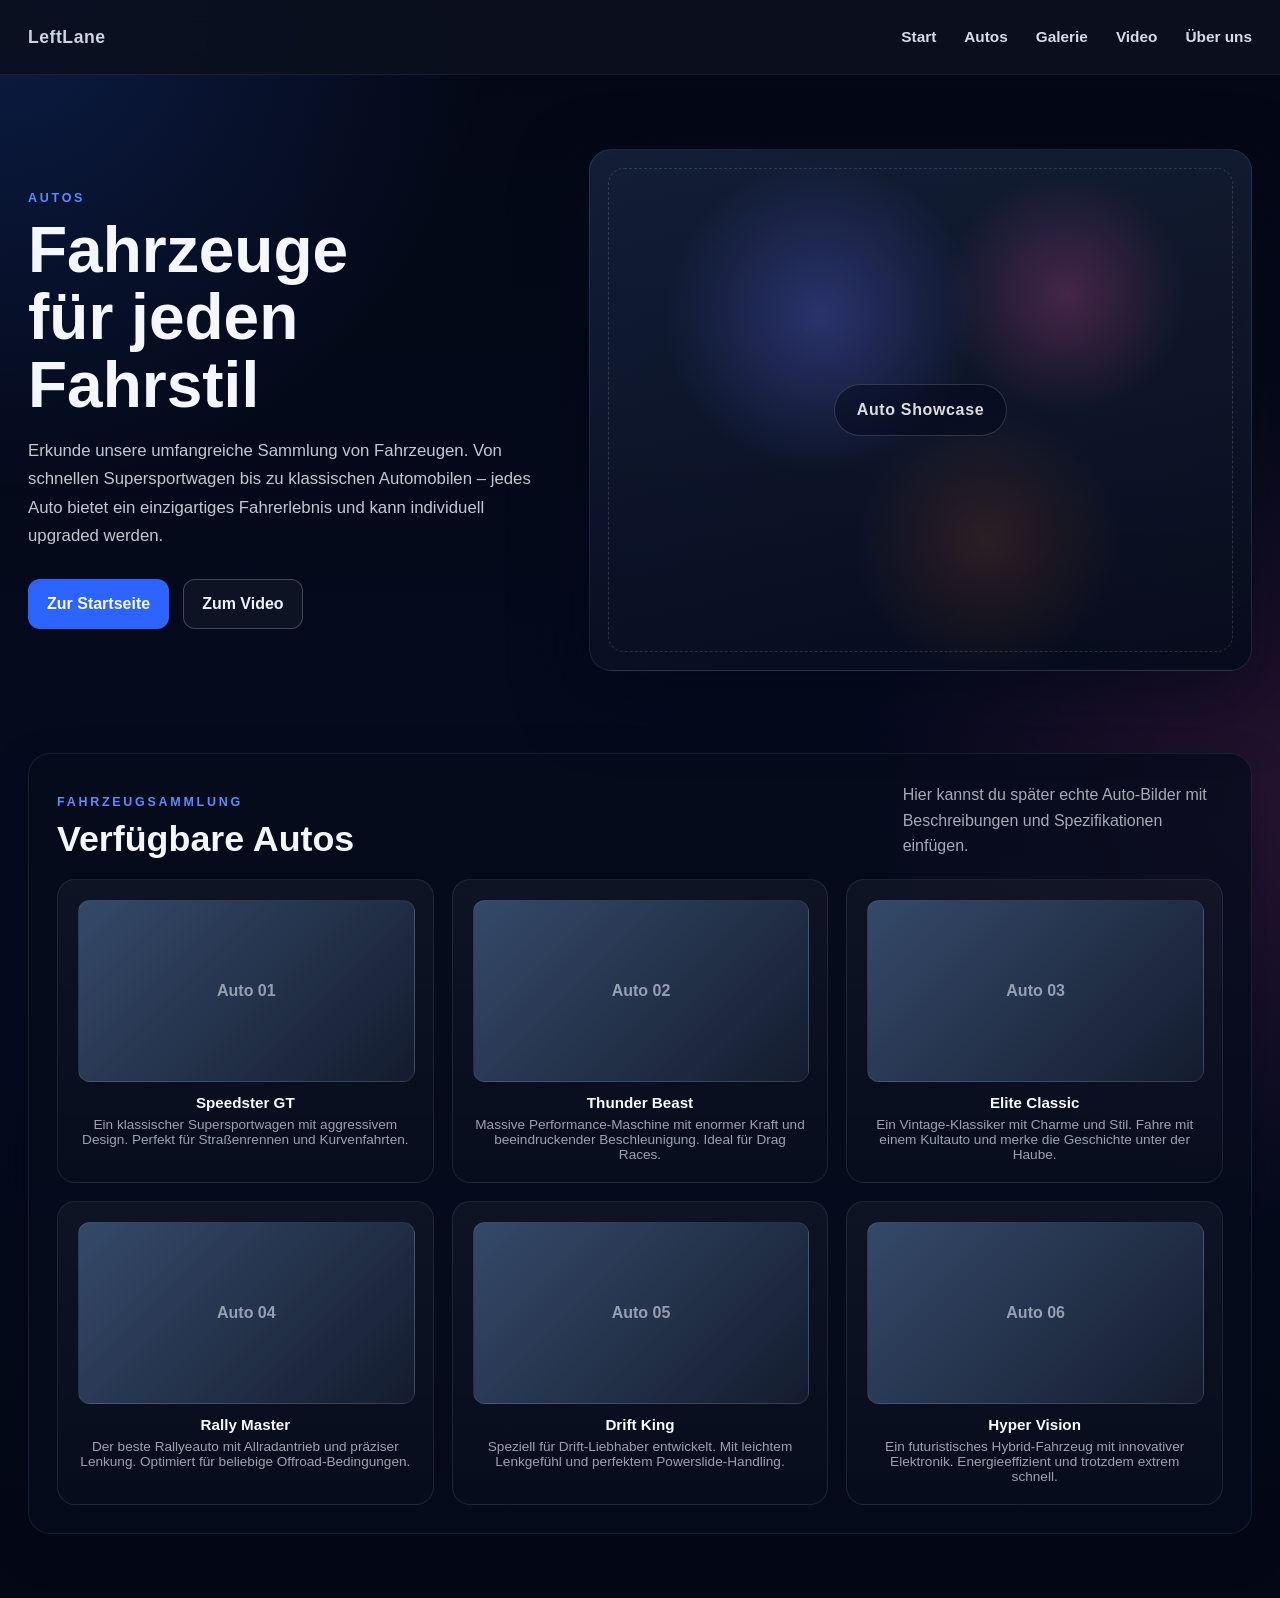
==== autos.html @ c6395b54 "SIGMA" ====
<!DOCTYPE html>
<html lang="de">
<head>
    <meta charset="UTF-8">
    <meta name="viewport" content="width=device-width, initial-scale=1.0">
    <title>Autos | LeftLane</title>
    <link rel="stylesheet" href="style.css">
</head>
<body>
    <div class="site-shell">
        <header class="topbar">
            <div class="brand">LeftLane</div>
            <nav class="topnav" aria-label="Hauptnavigation">
                <a class="navlink" href="index.html">Start</a>
                <a class="navlink navlink--active" href="autos.html">Autos</a>
                <a class="navlink" href="galerie.html">Galerie</a>
                <a class="navlink" href="video.html">Video</a>
                <a class="navlink" href="ueber-uns.html">Über uns</a>
            </nav>
        </header>

        <main>
            <section class="hero">
                <div class="hero__copy">
                    <p class="eyebrow">Autos</p>
                    <h1>Fahrzeuge für jeden Fahrstil</h1>
                    <p class="hero__text">Erkunde unsere umfangreiche Sammlung von Fahrzeugen. Von schnellen Supersportwagen bis zu klassischen Automobilen – jedes Auto bietet ein einzigartiges Fahrerlebnis und kann individuell upgraded werden.</p>
                    <div class="hero__actions">
                        <a class="button button--primary" href="index.html">Zur Startseite</a>
                        <a class="button button--ghost" href="video.html">Zum Video</a>
                    </div>
                </div>

                <div class="hero__visual" aria-label="Autos Übersicht">
                    <div class="hero__visual-label">Auto Showcase</div>
                </div>
            </section>

            <section class="panel">
                <div class="section__header section__header--split">
                    <div>
                        <p class="eyebrow">Fahrzeugsammlung</p>
                        <h2>Verfügbare Autos</h2>
                    </div>
                    <p class="section__note">Hier kannst du später echte Auto-Bilder mit Beschreibungen und Spezifikationen einfügen.</p>
                </div>

                <div class="cars-grid">
                    <article class="car-item">
                        <div class="car-item__image">Auto 01</div>
                        <h3>Speedster GT</h3>
                        <p>Ein klassischer Supersportwagen mit aggressivem Design. Perfekt für Straßenrennen und Kurvenfahrten.</p>
                    </article>

                    <article class="car-item">
                        <div class="car-item__image">Auto 02</div>
                        <h3>Thunder Beast</h3>
                        <p>Massive Performance-Maschine mit enormer Kraft und beeindruckender Beschleunigung. Ideal für Drag Races.</p>
                    </article>

                    <article class="car-item">
                        <div class="car-item__image">Auto 03</div>
                        <h3>Elite Classic</h3>
                        <p>Ein Vintage-Klassiker mit Charme und Stil. Fahre mit einem Kultauto und merke die Geschichte unter der Haube.</p>
                    </article>

                    <article class="car-item">
                        <div class="car-item__image">Auto 04</div>
                        <h3>Rally Master</h3>
                        <p>Der beste Rallyeauto mit Allradantrieb und präziser Lenkung. Optimiert für beliebige Offroad-Bedingungen.</p>
                    </article>

                    <article class="car-item">
                        <div class="car-item__image">Auto 05</div>
                        <h3>Drift King</h3>
                        <p>Speziell für Drift-Liebhaber entwickelt. Mit leichtem Lenkgefühl und perfektem Powerslide-Handling.</p>
                    </article>

                    <article class="car-item">
                        <div class="car-item__image">Auto 06</div>
                        <h3>Hyper Vision</h3>
                        <p>Ein futuristisches Hybrid-Fahrzeug mit innovativer Elektronik. Energieeffizient und trotzdem extrem schnell.</p>
                    </article>
                </div>
            </section>
        </main>
    </div>
</body>
</html>
---- style.css ----
body {
    margin: 0;
    font-family: "Trebuchet MS", "Segoe UI", sans-serif;
    color: #f5f7ff;
    background: #03081a;
}

.site-shell {
    min-height: 100vh;
    background:
        radial-gradient(circle at top left, rgba(36, 99, 235, 0.22), transparent 24%),
        radial-gradient(circle at center right, rgba(236, 72, 153, 0.14), transparent 28%),
        linear-gradient(180deg, #040815 0%, #050b1f 60%, #040815 100%);
}

.topbar {
    height: 74px;
    padding: 0 28px;
    display: flex;
    align-items: center;
    justify-content: space-between;
    background: rgba(12, 16, 31, 0.9);
    border-bottom: 1px solid rgba(148, 163, 184, 0.12);
    backdrop-filter: blur(12px);
}

.brand {
    font-size: 1.1rem;
    font-weight: 800;
    letter-spacing: 0.03em;
    color: #cbd5e1;
}

.topnav {
    display: flex;
    gap: 28px;
    align-items: center;
}

.topnav a {
    color: #eef2ff;
    text-decoration: none;
    font-size: 0.96rem;
    font-weight: 700;
    opacity: 0.9;
}

.topnav a:hover {
    opacity: 1;
}

.navlink--active {
    color: #7fb0ff;
}

main {
    width: min(1540px, calc(100% - 56px));
    margin: 0 auto;
    padding: 28px 0 64px;
}

.hero {
    min-height: 62vh;
    padding: 28px 0 36px;
    display: grid;
    grid-template-columns: 1.1fr 1.4fr;
    gap: 40px;
    align-items: center;
}

.hero__copy {
    max-width: 580px;
}

.eyebrow {
    margin: 0 0 12px;
    text-transform: uppercase;
    letter-spacing: 0.22em;
    font-size: 0.78rem;
    font-weight: 700;
    color: #5b8cff;
}

h1,
h2 {
    margin: 0;
    line-height: 1.05;
}

h1 {
    font-size: clamp(2.8rem, 5vw, 5.4rem);
    max-width: 11ch;
}

.hero__text {
    margin: 18px 0 0;
    max-width: 60ch;
    font-size: 1.05rem;
    line-height: 1.7;
    color: rgba(226, 232, 240, 0.86);
}

.hero__actions {
    display: flex;
    flex-wrap: wrap;
    gap: 14px;
    margin-top: 28px;
}

.button {
    display: inline-flex;
    align-items: center;
    justify-content: center;
    min-height: 48px;
    padding: 0 18px;
    border-radius: 12px;
    text-decoration: none;
    font-weight: 800;
    border: 1px solid transparent;
}

.button--primary {
    background: #2d63ff;
    color: #f8fbff;
}

.button--ghost {
    color: #eef2ff;
    border-color: rgba(255, 255, 255, 0.22);
    background: rgba(255, 255, 255, 0.04);
}

.hero__visual {
    position: relative;
    min-height: 520px;
    border-radius: 22px;
    border: 1px solid rgba(255, 255, 255, 0.09);
    background:
        linear-gradient(135deg, rgba(96, 165, 250, 0.08), rgba(255, 255, 255, 0.02)),
        radial-gradient(circle at 35% 32%, rgba(99, 102, 241, 0.32), transparent 28%),
        radial-gradient(circle at 72% 28%, rgba(236, 72, 153, 0.25), transparent 20%),
        radial-gradient(circle at 60% 75%, rgba(249, 115, 22, 0.14), transparent 24%),
        linear-gradient(180deg, rgba(15, 23, 42, 0.76), rgba(2, 6, 23, 0.96));
    display: grid;
    place-items: center;
    box-shadow: 0 24px 70px rgba(2, 6, 23, 0.5);
    overflow: hidden;
}

.hero__visual::before {
    content: "";
    position: absolute;
    inset: 18px;
    border-radius: 16px;
    border: 1px dashed rgba(255, 255, 255, 0.14);
}

.hero__visual-label {
    position: relative;
    z-index: 1;
    padding: 16px 22px;
    border-radius: 999px;
    background: rgba(3, 8, 26, 0.5);
    border: 1px solid rgba(255, 255, 255, 0.16);
    color: rgba(255, 255, 255, 0.86);
    font-weight: 800;
    letter-spacing: 0.04em;
}

.panel {
    margin-top: 28px;
    padding: 28px;
    border-radius: 22px;
    background: rgba(7, 12, 29, 0.78);
    border: 1px solid rgba(148, 163, 184, 0.12);
    box-shadow: 0 16px 40px rgba(2, 6, 23, 0.28);
}

.panel--tight {
    margin-top: 20px;
}

.section__header {
    margin-bottom: 18px;
}

.section__header--split {
    display: flex;
    justify-content: space-between;
    gap: 20px;
    align-items: end;
}

.section__header h2 {
    font-size: clamp(1.7rem, 2.8vw, 2.6rem);
}

.section__note {
    margin: 0;
    max-width: 36ch;
    color: rgba(226, 232, 240, 0.72);
    line-height: 1.6;
}

.slideshow {
    display: grid;
    grid-template-columns: repeat(4, minmax(0, 1fr));
    gap: 20px;
}

.slide {
    min-height: 300px;
    border-radius: 20px;
    background-position: center;
    background-size: cover;
    display: grid;
    align-content: end;
    padding: 18px;
    color: #fff;
    font-size: 1.15rem;
    font-weight: 800;
    letter-spacing: 0.03em;
    box-shadow: inset 0 0 0 1px rgba(255, 255, 255, 0.08);
    position: relative;
    overflow: hidden;
}

.slide::before {
    content: "";
    position: absolute;
    inset: 0;
    background: linear-gradient(180deg, transparent 30%, rgba(1, 4, 14, 0.85) 100%);
}

.slide::after {
    content: attr(data-label);
    position: relative;
    z-index: 1;
    display: inline-flex;
    width: fit-content;
    padding: 10px 14px;
    border-radius: 999px;
    background: rgba(3, 8, 26, 0.62);
    border: 1px solid rgba(255, 255, 255, 0.14);
}

.slide--featured {
    background-image: linear-gradient(180deg, rgba(0, 0, 0, 0.05), rgba(0, 0, 0, 0.18)), radial-gradient(circle at 22% 25%, rgba(59, 130, 246, 0.28), transparent 22%), radial-gradient(circle at 74% 24%, rgba(239, 68, 68, 0.22), transparent 22%), linear-gradient(135deg, #6b7280, #111827);
}

.slide--mid {
    background-image: linear-gradient(180deg, rgba(0, 0, 0, 0.05), rgba(0, 0, 0, 0.18)), radial-gradient(circle at 30% 32%, rgba(56, 189, 248, 0.22), transparent 18%), radial-gradient(circle at 76% 18%, rgba(244, 63, 94, 0.2), transparent 20%), linear-gradient(135deg, #334155, #0f172a);
}

.slide--dark {
    background-image: linear-gradient(180deg, rgba(0, 0, 0, 0.05), rgba(0, 0, 0, 0.18)), radial-gradient(circle at 72% 26%, rgba(34, 197, 94, 0.18), transparent 22%), radial-gradient(circle at 28% 30%, rgba(250, 204, 21, 0.16), transparent 18%), linear-gradient(135deg, #1f2937, #020617);
}

.slide--glow {
    background-image: linear-gradient(180deg, rgba(0, 0, 0, 0.05), rgba(0, 0, 0, 0.18)), radial-gradient(circle at 28% 24%, rgba(168, 85, 247, 0.2), transparent 22%), radial-gradient(circle at 76% 24%, rgba(14, 165, 233, 0.18), transparent 20%), linear-gradient(135deg, #4b5563, #0f172a);
}

.panel--video {
    margin-bottom: 8px;
}

.youtube-embed {
    position: relative;
    padding-top: 56.25%;
    border-radius: 20px;
    overflow: hidden;
    background: #0f172a;
    box-shadow: 0 18px 50px rgba(2, 6, 23, 0.35);
}

.youtube-embed iframe {
    position: absolute;
    inset: 0;
    width: 100%;
    height: 100%;
    border: 0;
}

.content-grid {
    display: grid;
    grid-template-columns: repeat(2, minmax(0, 1fr));
    gap: 18px;
}

.info-card {
    padding: 20px;
    border-radius: 18px;
    background: linear-gradient(180deg, rgba(255, 255, 255, 0.04), rgba(255, 255, 255, 0.02));
    border: 1px solid rgba(255, 255, 255, 0.08);
    color: rgba(226, 232, 240, 0.9);
    line-height: 1.7;
}

.info-card h3 {
    margin: 0 0 10px;
    font-size: 1.1rem;
    color: #f8fbff;
}

.stats-grid {
    display: grid;
    grid-template-columns: repeat(3, minmax(0, 1fr));
    gap: 16px;
    margin-top: 18px;
}

.stat {
    padding: 18px;
    border-radius: 18px;
    background: linear-gradient(180deg, rgba(45, 99, 255, 0.18), rgba(45, 99, 255, 0.06));
    border: 1px solid rgba(127, 176, 255, 0.18);
}

.stat__value {
    display: block;
    font-size: 1.8rem;
    font-weight: 900;
    color: #ffffff;
}

.stat__label {
    display: block;
    margin-top: 6px;
    color: rgba(226, 232, 240, 0.76);
    line-height: 1.5;
}

.featured-section {
    display: grid;
    grid-template-columns: 1fr 1.25fr;
    gap: 32px;
    align-items: center;
    margin-top: 28px;
    padding: 0;
}

.featured-section__copy {
    max-width: 520px;
}

.featured-section__copy p {
    margin: 0;
    color: rgba(226, 232, 240, 0.88);
    line-height: 1.8;
    font-size: 0.95rem;
}

.featured-section__image {
    min-height: 380px;
    border-radius: 20px;
    background: linear-gradient(135deg, rgba(59, 130, 246, 0.12), rgba(255, 255, 255, 0.02)), radial-gradient(circle at 35% 32%, rgba(99, 102, 241, 0.18), transparent 28%), linear-gradient(180deg, rgba(15, 23, 42, 0.6), rgba(2, 6, 23, 0.88));
    border: 1px solid rgba(255, 255, 255, 0.08);
    display: grid;
    place-items: center;
    box-shadow: 0 20px 60px rgba(2, 6, 23, 0.4);
    color: rgba(226, 232, 240, 0.7);
    font-weight: 800;
    overflow: hidden;
}

.hero-feature {
    margin-top: 28px;
    min-height: 450px;
    border-radius: 20px;
    background: linear-gradient(180deg, rgba(0, 0, 0, 0.1), rgba(0, 0, 0, 0.25)), radial-gradient(circle at 28% 24%, rgba(168, 85, 247, 0.14), transparent 24%), radial-gradient(circle at 76% 24%, rgba(14, 165, 233, 0.12), transparent 22%), linear-gradient(135deg, #4b5563, #0f172a);
    border: 1px solid rgba(255, 255, 255, 0.08);
    display: grid;
    place-items: center;
    box-shadow: 0 24px 70px rgba(2, 6, 23, 0.4);
    overflow: hidden;
    position: relative;
}

.hero-feature::before {
    content: "Hero-Feature Bild";
    color: rgba(226, 232, 240, 0.6);
    font-weight: 800;
}

.feature-cards {
    display: grid;
    grid-template-columns: repeat(2, minmax(0, 1fr));
    gap: 20px;
    margin-top: 28px;
}

.feature-card {
    padding: 24px;
    border-radius: 18px;
    background: linear-gradient(180deg, rgba(255, 255, 255, 0.04), rgba(255, 255, 255, 0.01));
    border: 1px solid rgba(255, 255, 255, 0.08);
    color: rgba(226, 232, 240, 0.92);
}

.feature-card__icon {
    display: inline-flex;
    align-items: center;
    justify-content: center;
    width: 56px;
    height: 56px;
    border-radius: 14px;
    background: linear-gradient(180deg, rgba(45, 99, 255, 0.22), rgba(45, 99, 255, 0.08));
    border: 1px solid rgba(127, 176, 255, 0.22);
    font-size: 1.6rem;
    margin-bottom: 14px;
}

.feature-card h3 {
    margin: 0 0 8px;
    font-size: 1.1rem;
    color: #ffffff;
}

.feature-card p {
    margin: 0;
    font-size: 0.92rem;
    line-height: 1.7;
    color: rgba(226, 232, 240, 0.78);
}

.cars-grid {
    display: grid;
    grid-template-columns: repeat(3, minmax(0, 1fr));
    gap: 18px;
    margin-top: 20px;
}

.car-item {
    padding: 20px;
    border-radius: 18px;
    background: linear-gradient(180deg, rgba(255, 255, 255, 0.04), rgba(255, 255, 255, 0.01));
    border: 1px solid rgba(255, 255, 255, 0.08);
    text-align: center;
    color: rgba(226, 232, 240, 0.92);
}

.car-item__image {
    width: 100%;
    height: 180px;
    border-radius: 12px;
    background: linear-gradient(135deg, rgba(59, 130, 246, 0.12), rgba(255, 255, 255, 0.02)), linear-gradient(135deg, #334155, #0f172a);
    display: grid;
    place-items: center;
    margin-bottom: 12px;
    border: 1px solid rgba(255, 255, 255, 0.08);
    color: rgba(226, 232, 240, 0.6);
    font-weight: 800;
}

.car-item h3 {
    margin: 0 0 6px;
    font-size: 0.95rem;
    color: #f8fbff;
}

.car-item p {
    margin: 0;
    font-size: 0.85rem;
    color: rgba(226, 232, 240, 0.68);
}

@media (max-width: 900px) {
    main {
        width: min(100% - 24px, 1540px);
    }

    .topbar {
        padding: 0 16px;
    }

    .topnav {
        gap: 16px;
    }

    .hero {
        grid-template-columns: 1fr;
        gap: 24px;
    }

    .hero__visual {
        min-height: 340px;
    }

    .slideshow {
        grid-template-columns: repeat(2, minmax(0, 1fr));
    }

    .section__header--split {
        flex-direction: column;
        align-items: start;
    }

    .panel {
        padding: 22px;
    }

    .content-grid,
    .stats-grid {
        grid-template-columns: 1fr;
    }

    .featured-section {
        grid-template-columns: 1fr;
        gap: 20px;
    }

    .feature-cards,
    .cars-grid {
        grid-template-columns: 1fr;
    }
}

@media (max-width: 600px) {
    .topbar {
        height: auto;
        padding: 14px 16px;
        flex-direction: column;
        gap: 10px;
        align-items: start;
    }

    .topnav {
        flex-wrap: wrap;
        gap: 12px 16px;
    }

    main {
        width: min(100% - 16px, 1540px);
        padding-top: 16px;
        padding-bottom: 28px;
    }

    .hero {
        padding: 12px 0 24px;
    }

    h1 {
        font-size: clamp(2.2rem, 12vw, 3.5rem);
    }

    .slideshow {
        grid-template-columns: 1fr;
    }

    .panel {
        padding: 18px;
    }

    .content-grid,
    .stats-grid {
        grid-template-columns: 1fr;
    }
}
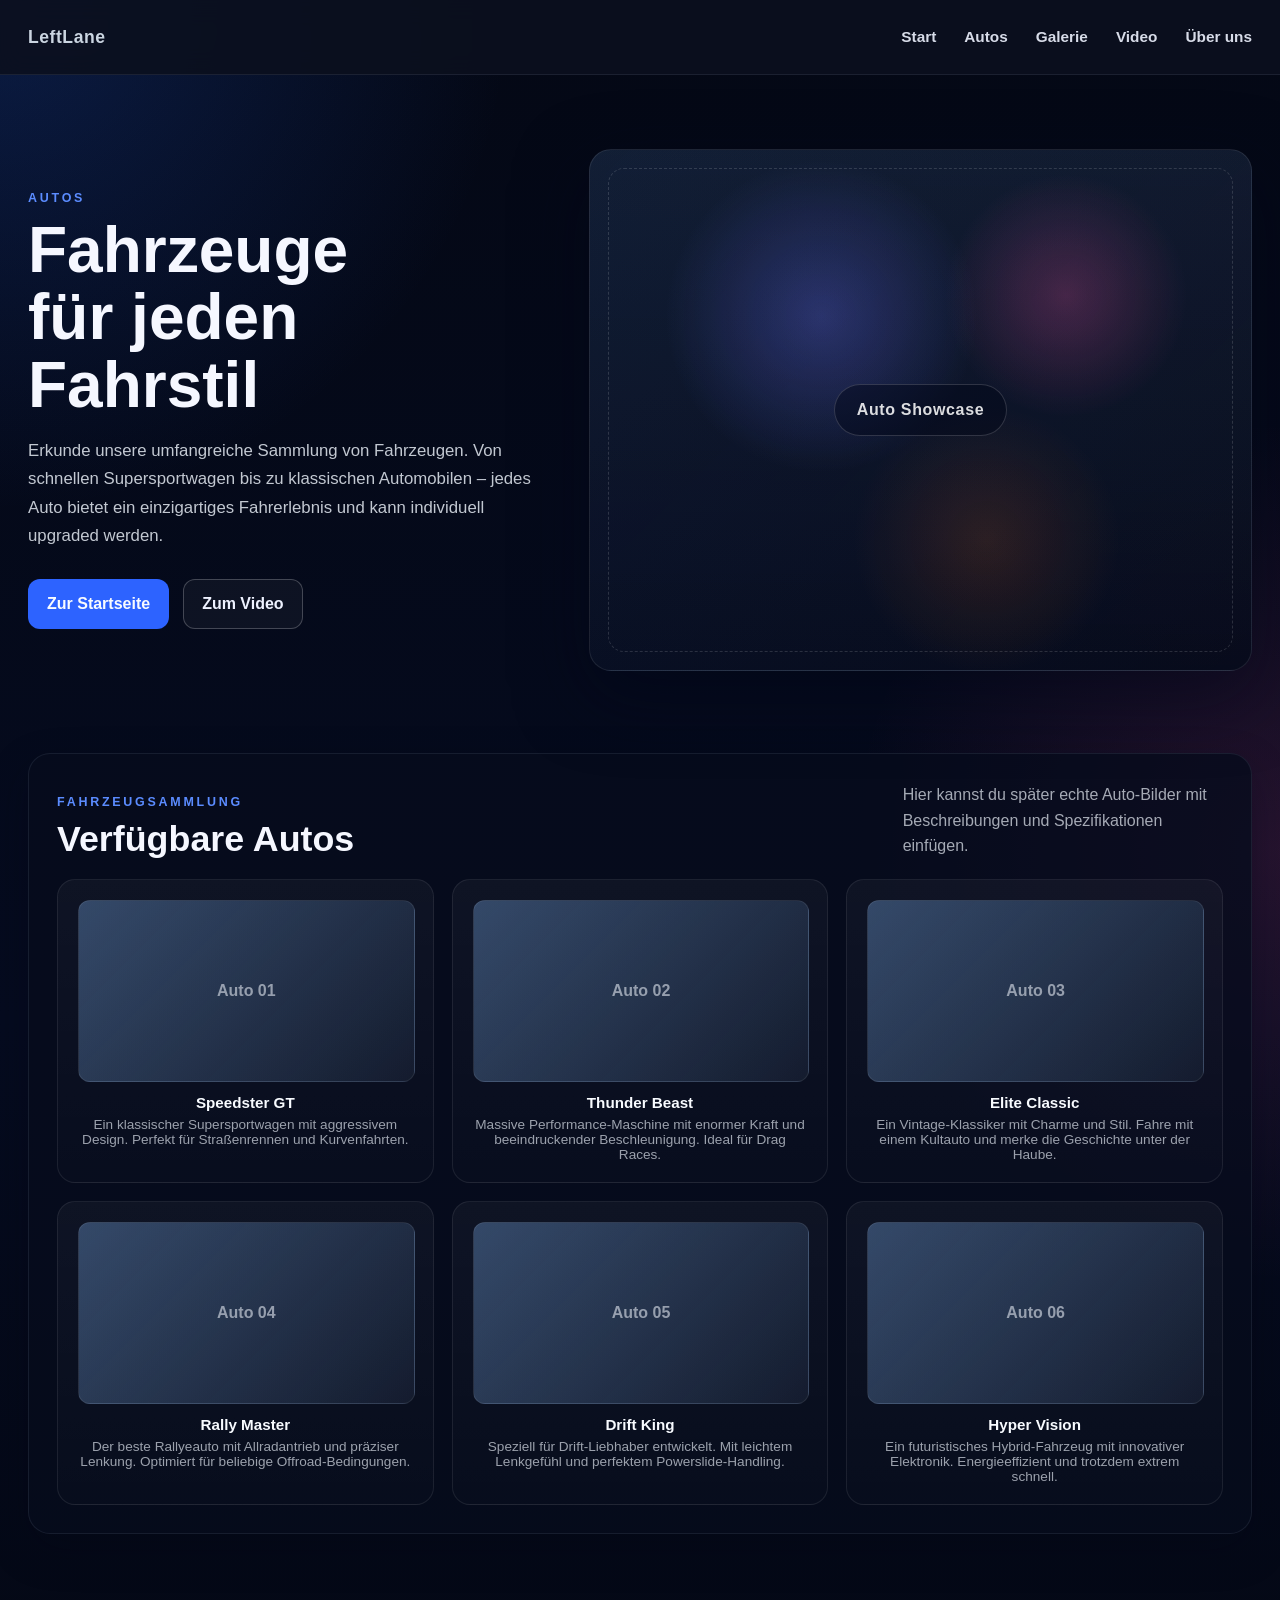
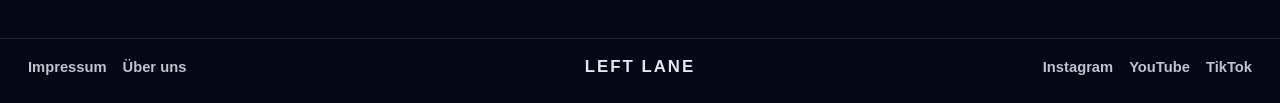
==== commit f8382458: "footer" ====
--- a/autos.html
+++ b/autos.html
@@ -9,7 +9,7 @@
 <body>
     <div class="site-shell">
         <header class="topbar">
-            <div class="brand">LeftLane</div>
+            <a class="brand" href="index.html">LeftLane</a>
             <nav class="topnav" aria-label="Hauptnavigation">
                 <a class="navlink" href="index.html">Start</a>
                 <a class="navlink navlink--active" href="autos.html">Autos</a>
@@ -84,6 +84,27 @@
                 </div>
             </section>
         </main>
+
+        <footer class="site-footer">
+            <div class="site-footer__inner">
+                <div class="site-footer__links">
+                    <a href="impressum.html">Impressum</a>
+                    <a href="ueber-uns.html">Über uns</a>
+                </div>
+                <div class="site-footer__brand">Left Lane</div>
+                <div class="site-footer__social" aria-label="Social Media Links">
+                    <a href="#" aria-label="Instagram">Instagram</a>
+                    <a href="#" aria-label="YouTube">YouTube</a>
+                    <a href="#" aria-label="TikTok">TikTok</a>
+                </div>
+            </div>
+        </footer>
     </div>
+    <button class="scroll-to-top" id="scrollToTop" aria-label="Nach oben scrollen">
+        <svg width="20" height="20" viewBox="0 0 20 20" fill="none" stroke="currentColor" stroke-width="2.5" stroke-linecap="round" stroke-linejoin="round">
+            <polyline points="18 15 10 7 2 15"></polyline>
+        </svg>
+    </button>
+    <script src="script.js"></script>
 </body>
 </html>
--- a/style.css
+++ b/style.css
@@ -29,6 +29,16 @@
     font-weight: 800;
     letter-spacing: 0.03em;
     color: #cbd5e1;
+    text-decoration: none;
+    cursor: pointer;
+    border: none;
+    background: none;
+    padding: 0;
+    transition: color 0.2s ease;
+}
+
+.brand:hover {
+    color: #e2e8f0;
 }
 
 .topnav {
@@ -363,6 +373,19 @@
     overflow: hidden;
 }
 
+.featured-section__image--home {
+    background-image:
+        linear-gradient(180deg, rgba(2, 6, 23, 0.08), rgba(2, 6, 23, 0.25)),
+        url("images/Carpicheader.jpg"),
+        url("images/Carpicheader.jpeg"),
+        url("images/Carpicheader.png"),
+        url("images/Carpicheader.webp"),
+        url("images/Carpicheader");
+    background-size: cover;
+    background-position: center;
+    background-repeat: no-repeat;
+}
+
 .hero-feature {
     margin-top: 28px;
     min-height: 450px;
@@ -464,6 +487,88 @@
     color: rgba(226, 232, 240, 0.68);
 }
 
+.site-footer {
+    margin-top: 40px;
+    padding: 18px 0 26px;
+    border-top: 1px solid rgba(148, 163, 184, 0.18);
+    background: linear-gradient(180deg, rgba(2, 6, 23, 0.28), rgba(2, 6, 23, 0.08));
+}
+
+.site-footer__inner {
+    width: min(1540px, calc(100% - 56px));
+    margin: 0 auto;
+    display: grid;
+    grid-template-columns: 1fr auto 1fr;
+    align-items: center;
+    gap: 18px;
+}
+
+.site-footer__links,
+.site-footer__social {
+    display: flex;
+    align-items: center;
+    gap: 16px;
+    flex-wrap: wrap;
+}
+
+.site-footer__social {
+    justify-content: flex-end;
+}
+
+.site-footer__brand {
+    font-size: 1.05rem;
+    font-weight: 900;
+    letter-spacing: 0.12em;
+    text-transform: uppercase;
+    color: #e2e8f0;
+}
+
+.site-footer a {
+    color: rgba(226, 232, 240, 0.84);
+    text-decoration: none;
+    font-size: 0.92rem;
+    font-weight: 700;
+}
+
+.site-footer a:hover {
+    color: #7fb0ff;
+}
+
+.scroll-to-top {
+    position: fixed;
+    bottom: 28px;
+    right: 28px;
+    width: 56px;
+    height: 56px;
+    border-radius: 14px;
+    background: linear-gradient(135deg, #2d63ff, #2555db);
+    border: 1px solid rgba(127, 176, 255, 0.3);
+    color: #ffffff;
+    cursor: pointer;
+    display: flex;
+    align-items: center;
+    justify-content: center;
+    opacity: 0;
+    visibility: hidden;
+    transition: opacity 0.3s ease, visibility 0.3s ease, transform 0.2s ease;
+    box-shadow: 0 8px 24px rgba(45, 99, 255, 0.3);
+    z-index: 999;
+}
+
+.scroll-to-top:hover {
+    transform: translateY(-4px);
+    box-shadow: 0 12px 32px rgba(45, 99, 255, 0.4);
+}
+
+.scroll-to-top.active {
+    opacity: 1;
+    visibility: visible;
+}
+
+.scroll-to-top svg {
+    display: block;
+}
+
 @media (max-width: 900px) {
     main {
         width: min(100% - 24px, 1540px);
@@ -512,6 +617,18 @@
     .feature-cards,
     .cars-grid {
         grid-template-columns: 1fr;
+    }
+
+    .site-footer__inner {
+        width: min(100% - 24px, 1540px);
+        grid-template-columns: 1fr;
+        justify-items: center;
+        text-align: center;
+        gap: 10px;
+    }
+
+    .site-footer__social {
+        justify-content: center;
     }
 }
 
@@ -555,4 +672,26 @@
     .stats-grid {
         grid-template-columns: 1fr;
     }
+
+    .site-footer {
+        margin-top: 28px;
+        padding-top: 16px;
+        padding-bottom: 20px;
+    }
+
+    .site-footer__inner {
+        width: min(100% - 16px, 1540px);
+    }
+
+    .scroll-to-top {
+        width: 48px;
+        height: 48px;
+        bottom: 16px;
+        right: 16px;
+    }
+
+    .scroll-to-top svg {
+        width: 18px;
+        height: 18px;
+    }
 }
